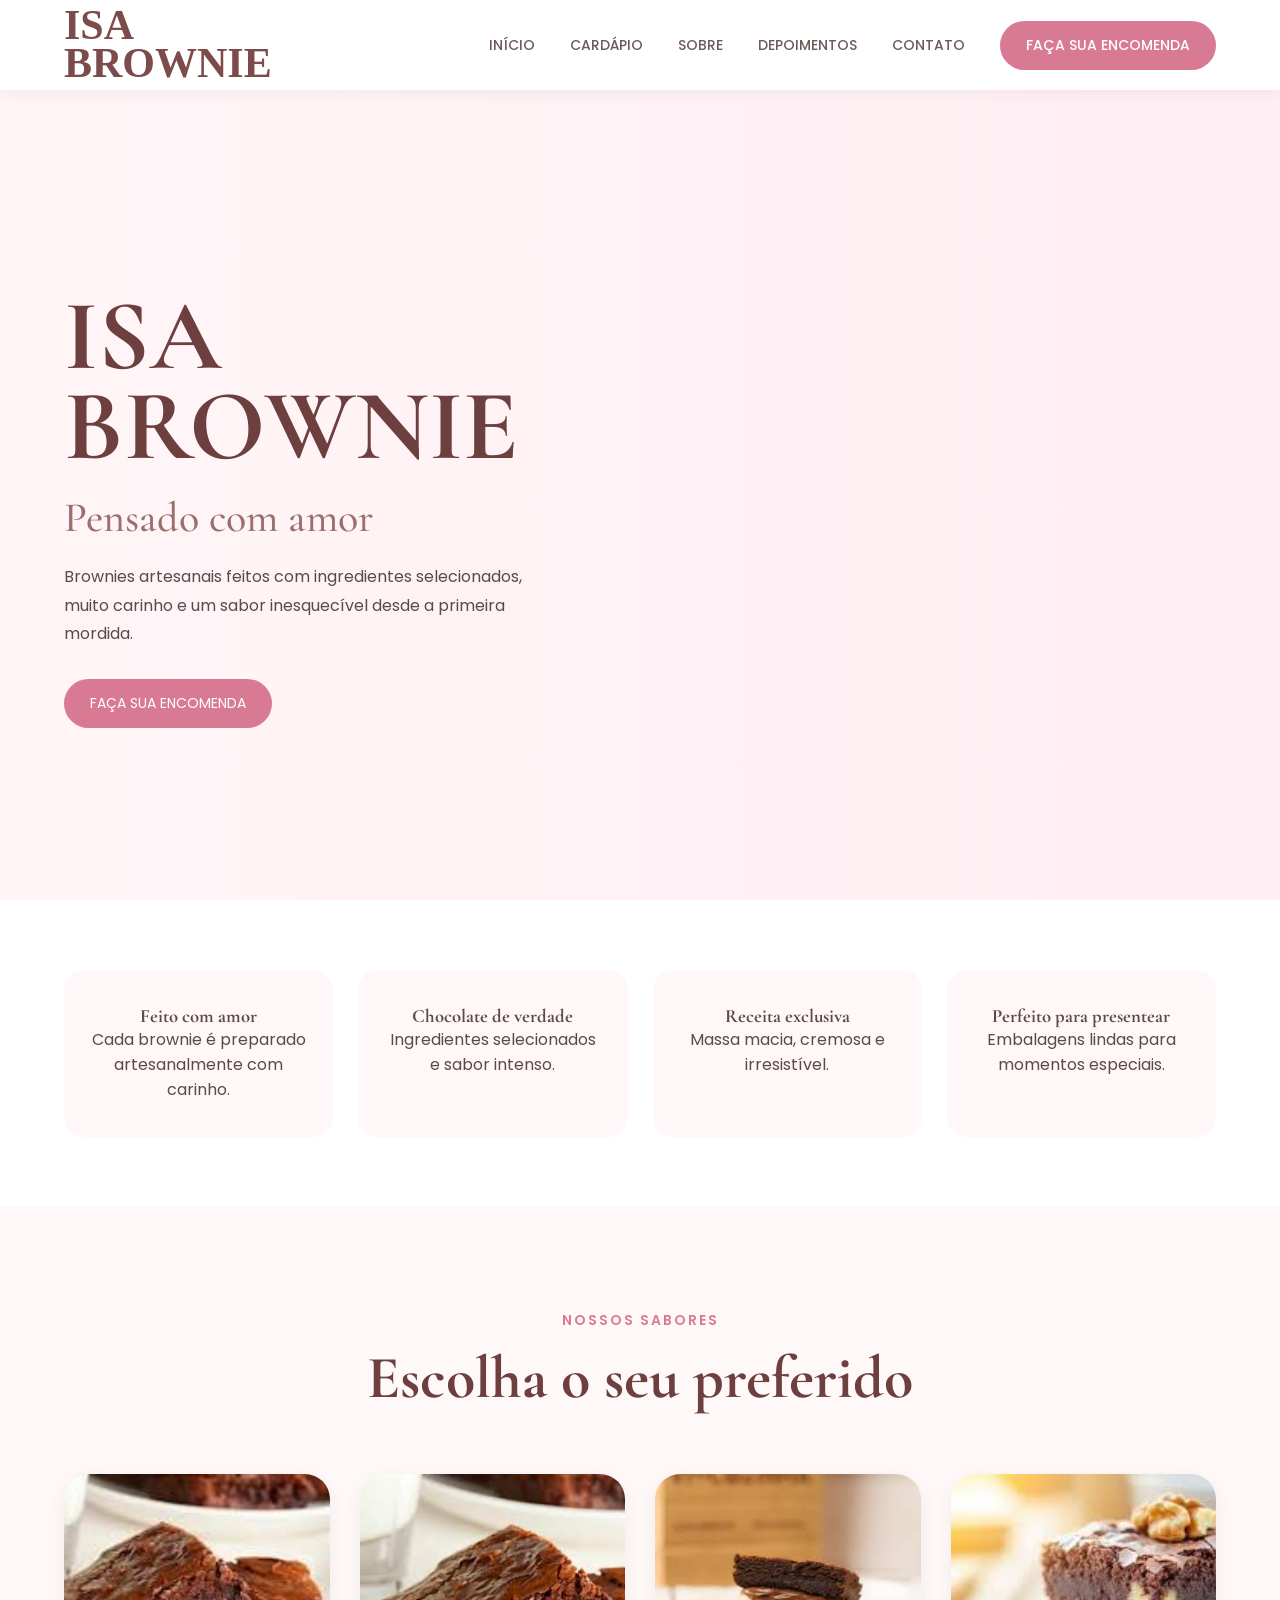
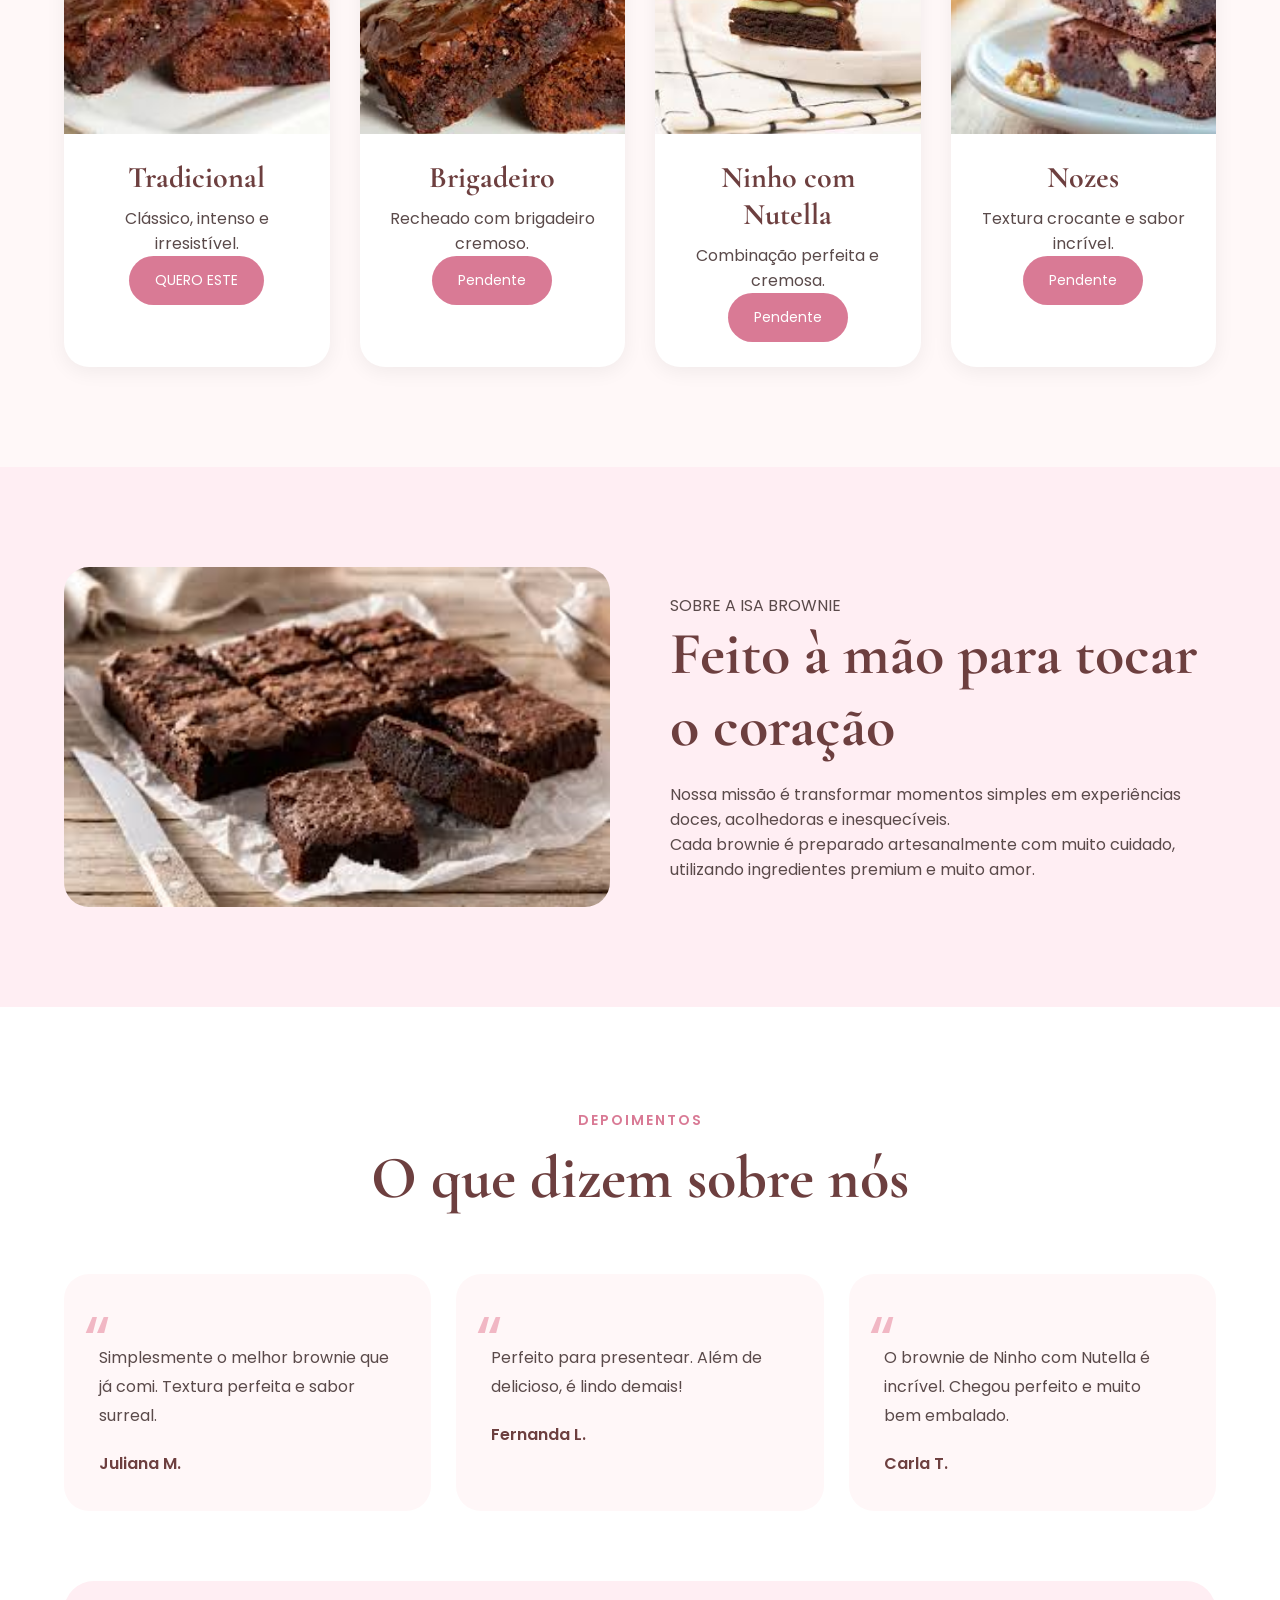
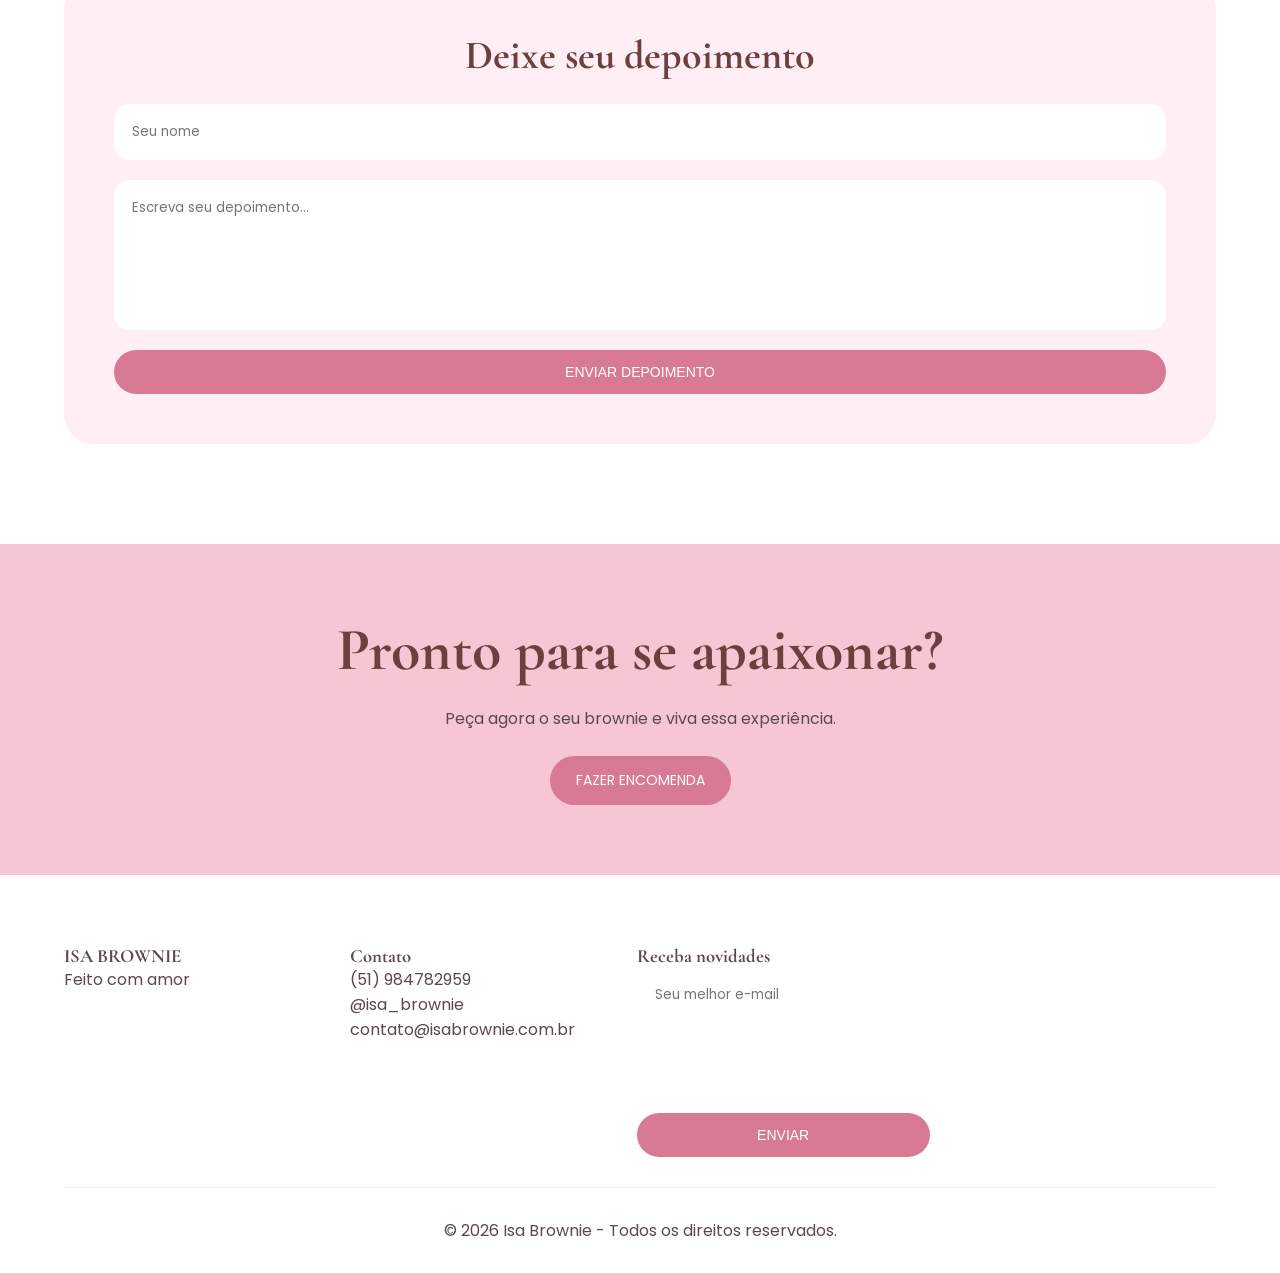
==== Home.html @ 1c85baeb "Teste imagem" ====
<!DOCTYPE html>
<html lang="pt-BR">
<head>
  <meta charset="UTF-8" />
  <meta name="viewport" content="width=device-width, initial-scale=1.0"/>
  <title>Isa Brownie</title>

  <link rel="preconnect" href="https://fonts.googleapis.com">
  <link href="https://fonts.googleapis.com/css2?family=Cormorant+Garamond:wght@400;500;600;700&family=Poppins:wght@300;400;500;600&display=swap" rel="stylesheet">

  <link rel="stylesheet" href="./CSS/style.css">
</head>

<body>

  <!-- HEADER -->

  <header>

    <div class="container navbar">

      <div class="logo">
        ISA <br> BROWNIE
      </div>

      <nav class="menu" id="menu">
        <a href="#inicio">INÍCIO</a>
        <a href="#produtos">CARDÁPIO</a>
        <a href="#sobre">SOBRE</a>
        <a href="#depoimentos">DEPOIMENTOS</a>
        <a href="#contato">CONTATO</a>
        <a href="#" class="btn">FAÇA SUA ENCOMENDA</a>
      </nav>

      <div class="menu-mobile" id="menu-mobile">
        <span></span>
        <span></span>
        <span></span>
      </div>

    </div>

  </header>

  <!-- HERO -->

  <section class="hero" id="inicio">

    <div class="container hero-content">

      <div class="hero-text">
        <h1>ISA <br> BROWNIE</h1>

        <h3>Pensado com amor </h3>

        <p>
          Brownies artesanais feitos com ingredientes selecionados,
          muito carinho e um sabor inesquecível desde a primeira mordida.
        </p>

        <a href="#" class="btn">FAÇA SUA ENCOMENDA</a>
      </div>

      <div class="hero-img">
        <img src="https://images.unsplash.com/photo-1606313564200-e75d5e30476c?q=80&w=1200&auto=format&fit=crop" alt="">
      </div>

    </div>

  </section>

  <!-- FEATURES -->

  <section class="features">

    <div class="container feature-grid">

      <div class="feature-card">
        <h3>Feito com amor</h3>
        <p>Cada brownie é preparado artesanalmente com carinho.</p>
      </div>

      <div class="feature-card">
        <h3>Chocolate de verdade</h3>
        <p>Ingredientes selecionados e sabor intenso.</p>
      </div>

      <div class="feature-card">
        <h3>Receita exclusiva</h3>
        <p>Massa macia, cremosa e irresistível.</p>
      </div>

      <div class="feature-card">
        <h3>Perfeito para presentear</h3>
        <p>Embalagens lindas para momentos especiais.</p>
      </div>

    </div>

  </section>

  <!-- PRODUTOS -->

  <section class="products" id="produtos">

    <div class="container">

      <div class="section-title">
        <span>NOSSOS SABORES</span>
        <h2>Escolha o seu preferido</h2>
      </div>

      <div class="product-grid">

        <div class="product-card">
          <img src="./Imagem/image.png">

          <div class="product-info">
            <h3>Tradicional</h3>
            <p>Clássico, intenso e irresistível.</p>
            <a href="#" class="btn">QUERO ESTE</a>
          </div>
        </div>

        <div class="product-card">
          <img src="./Imagem/brigadeiro.png">

          <div class="product-info">
            <h3>Brigadeiro</h3>
            <p>Recheado com brigadeiro cremoso.</p>
            <a href="#" class="btn">Pendente</a>
          </div>
        </div>

        <div class="product-card">
          <img src="./Imagem/ninhoNutela.png">

          <div class="product-info">
            <h3>Ninho com Nutella</h3>
            <p>Combinação perfeita e cremosa.</p>
            <a href="#" class="btn">Pendente</a>
          </div>
        </div>

        <div class="product-card">
          <img src="./Imagem/Nozes.png">

          <div class="product-info">
            <h3>Nozes</h3>
            <p>Textura crocante e sabor incrível.</p>
            <a href="#" class="btn">Pendente</a>
          </div>
        </div>

      </div>

    </div>

  </section>

  <!-- SOBRE -->

  <section class="about" id="sobre">

    <div class="container about-content">

      <div class="about-img">
        <img src="./Imagem/brow.png">
      </div>

      <div class="about-text">

        <span>SOBRE A ISA BROWNIE</span>

        <h2>Feito à mão para tocar o coração </h2>

        <p>
          Nossa missão é transformar momentos simples em experiências doces,
          acolhedoras e inesquecíveis.
        </p>

        <p>
          Cada brownie é preparado artesanalmente com muito cuidado,
          utilizando ingredientes premium e muito amor.
        </p>


      </div>

    </div>

  </section>

  <!-- DEPOIMENTOS -->

  <section class="testimonials" id="depoimentos">

    <div class="container">

      <div class="section-title">
        <span>DEPOIMENTOS</span>
        <h2>O que dizem sobre nós</h2>
      </div>

      <div class="testimonial-wrapper" id="testimonial-wrapper">

        <div class="testimonial">
          <p>
            Simplesmente o melhor brownie que já comi.
            Textura perfeita e sabor surreal.
          </p>

          <div class="testimonial-user">
            Juliana M.
          </div>
        </div>

        <div class="testimonial">
          <p>
            Perfeito para presentear. Além de delicioso,
            é lindo demais!
          </p>

          <div class="testimonial-user">
            Fernanda L.
          </div>
        </div>

        <div class="testimonial">
          <p>
            O brownie de Ninho com Nutella é incrível.
            Chegou perfeito e muito bem embalado.
          </p>

          <div class="testimonial-user">
            Carla T.
          </div>
        </div>

      </div>

      <!-- FORM -->

      <div class="review-form">

        <h3>Deixe seu depoimento</h3>

        <form id="reviewForm">

          <input type="text" id="name" placeholder="Seu nome" required>

          <textarea id="message" placeholder="Escreva seu depoimento..." required></textarea>

          <button class="btn" type="submit">
            ENVIAR DEPOIMENTO
          </button>

        </form>

      </div>

    </div>

  </section>

  <!-- CTA -->

  <section class="cta">

    <div class="container">

      <h2>Pronto para se apaixonar?</h2>

      <p>
        Peça agora o seu brownie e viva essa experiência.
      </p>

      <br>

      <a href="#" class="btn">
        FAZER ENCOMENDA
      </a>

    </div>

  </section>


  <footer id="contato">

    <div class="container">

      <div class="footer-grid">

        <div>
          <h3>ISA BROWNIE</h3>
          <p>Feito com amor </p>
        </div>

       

        <div>
          <h3>Contato</h3>
          <p>(51) 984782959</p>
          <p>@isa_brownie</p>
          <p>contato@isabrownie.com.br</p>
        </div>

        <div>
          <h3>Receba novidades</h3>

          <form>
            <input type="email" placeholder="Seu melhor e-mail">
            <br><br>
            <button class="btn">
              ENVIAR
            </button>
          </form>
        </div>

      </div>

      <div class="copy">
        © 2026 Isa Brownie - Todos os direitos reservados.
      </div>

    </div>

  </footer>

  <script src="./JS/script.js"></script>

   <div class="container">
        <!-- Seu conteúdo -->
    </div>

    <div vw class="enabled">
        <div vw-access-button class="active"></div>
        <div vw-plugin-wrapper>
            <div class="vw-plugin-top-wrapper"></div>
        </div>
    </div>

    <script src="https://vlibras.gov.br/app/vlibras-plugin.js"></script>
    <script>
        new window.VLibras.Widget('https://vlibras.gov.br/app');
    </script>


</body>
</html>
---- CSS/style.css ----
*{
  margin:0;
  padding:0;
  box-sizing:border-box;
  scroll-behavior:smooth;
}

body{
  font-family:'Poppins', sans-serif;
  background:#fff8f8;
  color:#5a4a4a;
  overflow-x:hidden;
}

h1,h2,h3{
  font-family:'Cormorant Garamond', serif;
}

img{
  width:100%;
  display:block;
}

a{
  text-decoration:none;
}

.container{
  width:90%;
  max-width:1300px;
  margin:auto;
}

/* NAVBAR */

header{
  position:fixed;
  top:0;
  width:100%;
  z-index:1000;
  background:#fff;
  box-shadow:0 2px 15px rgba(0,0,0,0.06);
}

.navbar{
  height:90px;
  display:flex;
  align-items:center;
  justify-content:space-between;
}

.logo{
  font-size:42px;
  color:#7c4c4c;
  line-height:0.9;
 font-family:cursive;
  font-weight:700;
}

.menu{
  display:flex;
  gap:35px;
  align-items:center;
}

.menu a{
  color:#6f5a5a;
  font-size:14px;
  font-weight:500;
  transition:.3s;
}

.menu a:hover{
  color:#d97a95;
}

.btn{
  background:#d97a95;
  color:white !important;
  padding:14px 26px;
  border-radius:40px;
  font-size:14px;
  transition:.3s;
  display:inline-block;
  border:none;
  cursor:pointer;
}

.btn:hover{
  background:#bf5f7c;
  transform:translateY(-2px);
}

.menu-mobile{
  display:none;
  flex-direction:column;
  gap:5px;
  cursor:pointer;
}

.menu-mobile span{
  width:28px;
  height:3px;
  background:#7c4c4c;
  border-radius:5px;
}

/* HERO */

.hero{
  padding-top:120px;
  min-height:100vh;
  background:linear-gradient(to right,#fff5f7,#ffeef3);
  display:flex;
  align-items:center;
}

.hero-content{
  display:grid;
  grid-template-columns:1fr 1fr;
  gap:50px;
  align-items:center;
}

.hero-text h1{
  font-size:100px;
  line-height:0.9;
  color:#6d3f3f;
  margin-bottom:20px;
}

.hero-text h3{
  font-size:42px;
  color:#9c6f6f;
  font-weight:500;
  margin-bottom:20px;
}

.hero-text p{
  max-width:500px;
  line-height:1.8;
  margin-bottom:30px;
}

.hero-img img{
  border-radius:20px;
  box-shadow:0 15px 35px rgba(0,0,0,0.12);
}

/* FEATURES */

.features{
  padding:70px 0;
  background:white;
}

.feature-grid{
  display:grid;
  grid-template-columns:repeat(4,1fr);
  gap:25px;
}

.feature-card{
  background:#fff7f8;
  border-radius:20px;
  padding:35px 25px;
  text-align:center;
  transition:.3s;
}

.feature-card:hover{
  transform:translateY(-8px);
}

/* PRODUTOS */

.products{
  padding:100px 0;
}

.section-title{
  text-align:center;
  margin-bottom:60px;
}

.section-title span{
  color:#d97a95;
  letter-spacing:2px;
  font-size:14px;
  font-weight:600;
}

.section-title h2{
  font-size:60px;
  color:#6d3f3f;
  margin-top:10px;
}

.product-grid{
  display:grid;
  grid-template-columns:repeat(4,1fr);
  gap:30px;
}

.product-card{
  background:white;
  border-radius:25px;
  overflow:hidden;
  box-shadow:0 5px 20px rgba(0,0,0,0.06);
  transition:.3s;
}

.product-card:hover{
  transform:translateY(-10px);
}

.product-card img{
  height:260px;
  object-fit:cover;
}

.product-info{
  padding:25px;
  text-align:center;
}

.product-info h3{
  font-size:30px;
  color:#6d3f3f;
  margin-bottom:10px;
}

/* SOBRE */

.about{
  background:#ffeef3;
  padding:100px 0;
}

.about-content{
  display:grid;
  grid-template-columns:1fr 1fr;
  gap:60px;
  align-items:center;
}

.about-img img{
  border-radius:25px;
}

.about-text h2{
  font-size:60px;
  color:#6d3f3f;
  margin-bottom:20px;
}

/* DEPOIMENTOS */

.testimonials{
  padding:100px 0;
  background:white;
}

.testimonial-wrapper{
  display:grid;
  grid-template-columns:repeat(auto-fit,minmax(320px,1fr));
  gap:25px;
}

.testimonial{
  background:#fff7f8;
  padding:35px;
  border-radius:25px;
  position:relative;
}

.testimonial::before{
  content:"“";
  position:absolute;
  top:15px;
  left:20px;
  font-size:70px;
  color:#f1b7c4;
}

.testimonial p{
  margin-top:35px;
  line-height:1.8;
}

.testimonial-user{
  margin-top:20px;
  font-weight:600;
  color:#6d3f3f;
}

/* FORM */

.review-form{
  margin-top:70px;
  background:#ffeef3;
  padding:50px;
  border-radius:30px;
}

.review-form h3{
  font-size:40px;
  color:#6d3f3f;
  margin-bottom:25px;
  text-align:center;
}

form{
  display:grid;
  gap:20px;
}

input, textarea{
  padding:18px;
  border:none;
  border-radius:15px;
  font-family:'Poppins', sans-serif;
  outline:none;
}

textarea{
  min-height:150px;
  resize:none;
}

/* CTA */

.cta{
  padding:70px 0;
  background:#f6c6d2;
  text-align:center;
}

.cta h2{
  font-size:60px;
  color:#6d3f3f;
  margin-bottom:20px;
}

/* FOOTER */

footer{
  background:white;
  padding:70px 0 30px;
}

.footer-grid{
  display:grid;
  grid-template-columns:repeat(4,1fr);
  gap:40px;
}

.copy{
  text-align:center;
  padding-top:30px;
  border-top:1px solid #eee;
  margin-top:30px;
}

/* ========================= */
/* RESPONSIVIDADE CELULAR */
/* ========================= */

@media (max-width: 768px){

  html{
    scroll-behavior:smooth;
  }

  body{
    overflow-x:hidden;
  }

  .container{
    width:92%;
  }

  /* NAVBAR */

  header{
    height:75px;
  }

  .navbar{
    height:75px;
  }

  .logo{
    font-size:28px;
  }

  .menu{
    position:fixed;
    top:75px;
    right:-100%;
    width:230px;
    height:100vh;
    background:#fff;
    flex-direction:column;
    align-items:center;
    justify-content:flex-start;
    padding-top:40px;
    gap:25px;
    transition:0.4s;
    box-shadow:-10px 0 20px rgba(0,0,0,0.08);
  }

  .menu.active{
    right:0;
  }

  .menu-mobile{
    display:flex;
  }

  .btn{
    padding:12px 18px;
    font-size:12px;
  }

  /* HERO */

  .hero{
    padding-top:95px;
    min-height:auto;
    padding-bottom:40px;
  }

  .hero-content{
    grid-template-columns:1fr;
    gap:25px;
    text-align:center;
  }

  .hero-text h1{
    font-size:52px;
    line-height:0.9;
    margin-bottom:10px;
  }

  .hero-text h3{
    font-size:24px;
    margin-bottom:15px;
  }

  .hero-text p{
    font-size:14px;
    line-height:1.6;
    margin:auto auto 20px;
  }

  .hero-img img{
    height:260px;
    object-fit:cover;
    border-radius:18px;
  }

  /* FEATURES */

  .features{
    padding:40px 0;
  }

  .feature-grid{
    grid-template-columns:1fr 1fr;
    gap:12px;
  }

  .feature-card{
    padding:20px 15px;
    border-radius:16px;
  }

  .feature-card h3{
    font-size:18px;
    margin-bottom:8px;
  }

  .feature-card p{
    font-size:12px;
    line-height:1.4;
  }

  /* TITULOS */

  .section-title{
    margin-bottom:30px;
  }

  .section-title span{
    font-size:11px;
  }

  .section-title h2{
    font-size:34px;
    line-height:1;
  }

  /* PRODUTOS */

  .products{
    padding:50px 0;
  }

  .product-grid{
    grid-template-columns:1fr;
    gap:18px;
  }

  .product-card{
    border-radius:20px;
  }

  .product-card img{
    height:190px;
  }

  .product-info{
    padding:18px;
  }

  .product-info h3{
    font-size:24px;
  }

  .product-info p{
    font-size:13px;
    margin-bottom:15px;
  }

  /* SOBRE */

  .about{
    padding:50px 0;
  }

  .about-content{
    grid-template-columns:1fr;
    gap:25px;
  }

  .about-img img{
    height:260px;
    object-fit:cover;
  }

  .about-text{
    text-align:center;
  }

  .about-text h2{
    font-size:36px;
    line-height:1;
    margin-bottom:15px;
  }

  .about-text p{
    font-size:14px;
    line-height:1.7;
    margin-bottom:15px;
  }

  /* DEPOIMENTOS */

  .testimonials{
    padding:50px 0;
  }

  .testimonial-wrapper{
    grid-template-columns:1fr;
    gap:15px;
  }

  .testimonial{
    padding:25px 20px;
    border-radius:18px;
  }

  .testimonial::before{
    font-size:50px;
    top:10px;
  }

  .testimonial p{
    font-size:13px;
    line-height:1.6;
    margin-top:25px;
  }

  .testimonial-user{
    font-size:14px;
  }

  /* FORMULARIO */

  .review-form{
    margin-top:35px;
    padding:25px 18px;
    border-radius:20px;
  }

  .review-form h3{
    font-size:28px;
    margin-bottom:20px;
  }

  input,
  textarea{
    padding:14px;
    font-size:13px;
    border-radius:12px;
  }

  textarea{
    min-height:120px;
  }

  /* CTA */

  .cta{
    padding:45px 0;
  }

  .cta h2{
    font-size:34px;
    line-height:1;
  }

  .cta p{
    font-size:14px;
    margin-top:10px;
  }

  /* FOOTER */

  footer{
    padding:45px 0 20px;
  }

  .footer-grid{
    grid-template-columns:1fr;
    gap:25px;
    text-align:center;
  }

  footer h3{
    font-size:24px;
    margin-bottom:10px;
  }

  footer p,
  footer a{
    font-size:13px;
    line-height:1.8;
  }

  .copy{
    font-size:12px;
    margin-top:20px;
  }

}
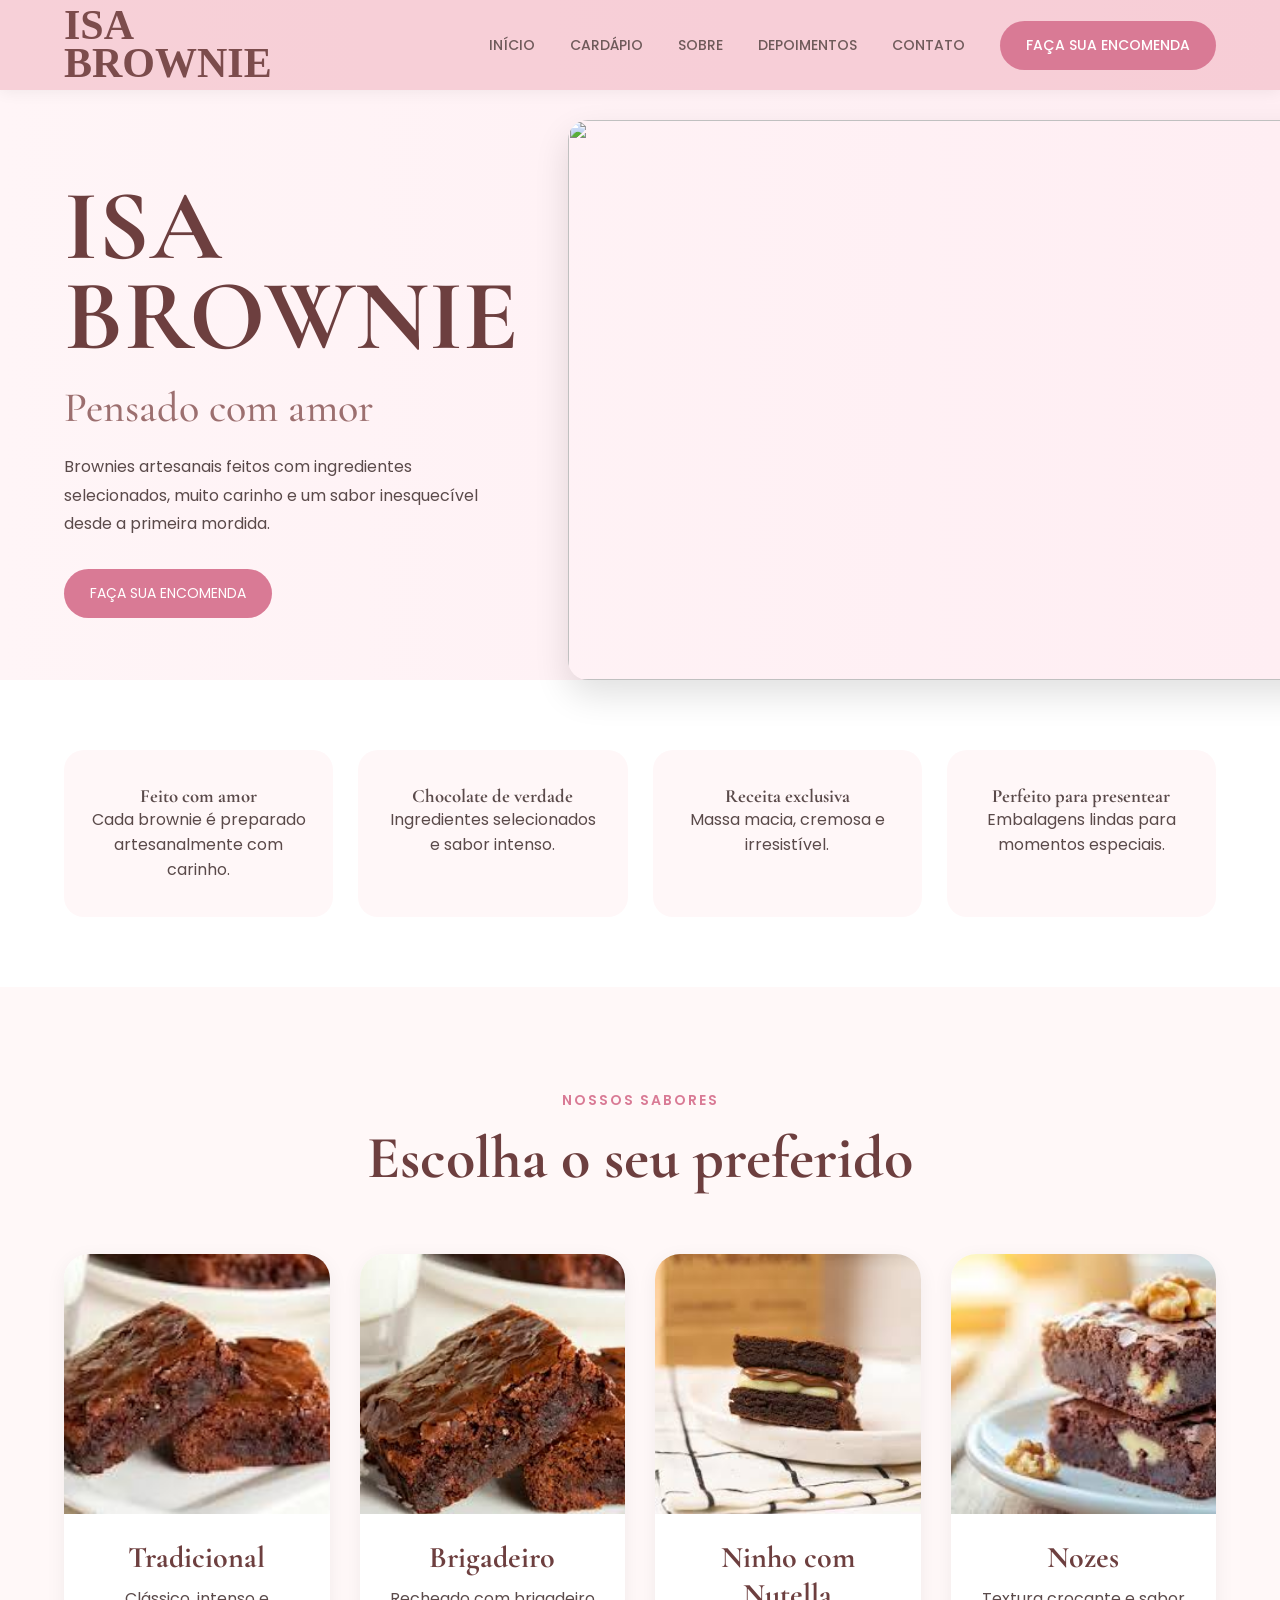
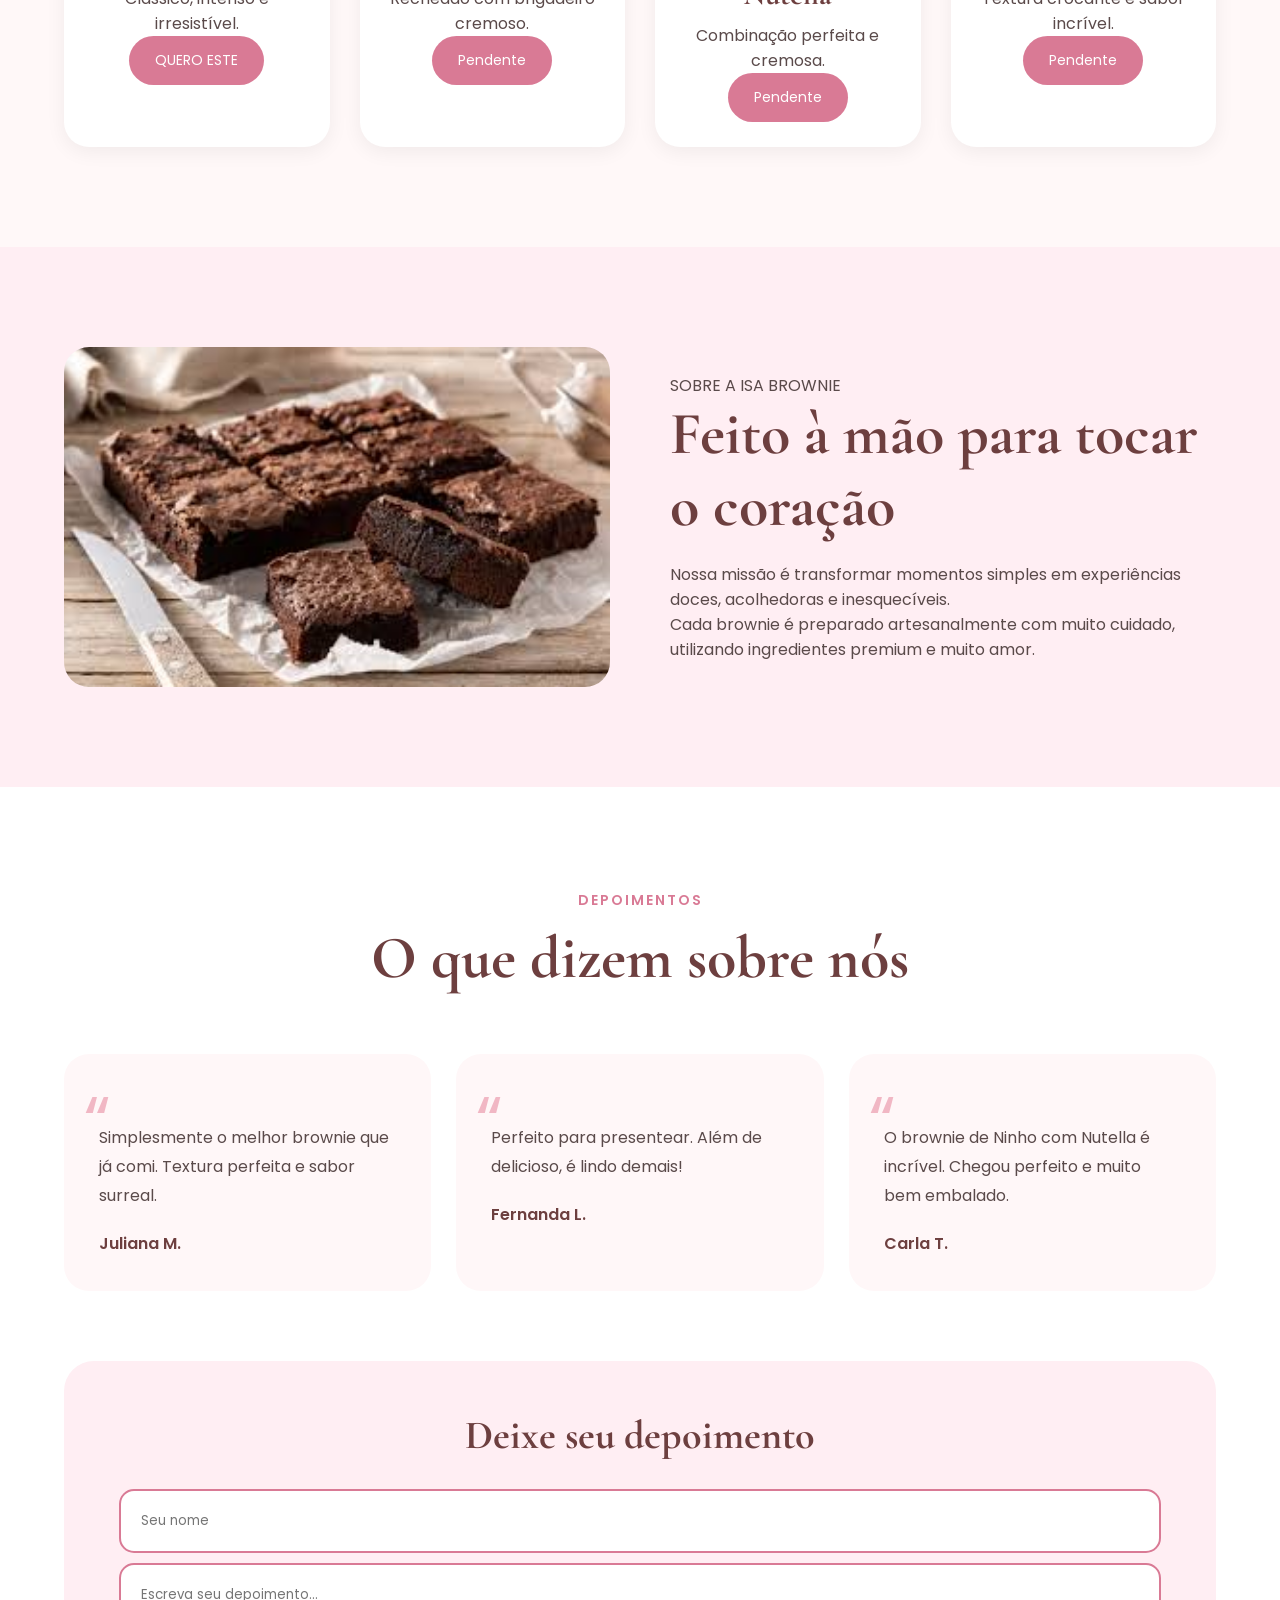
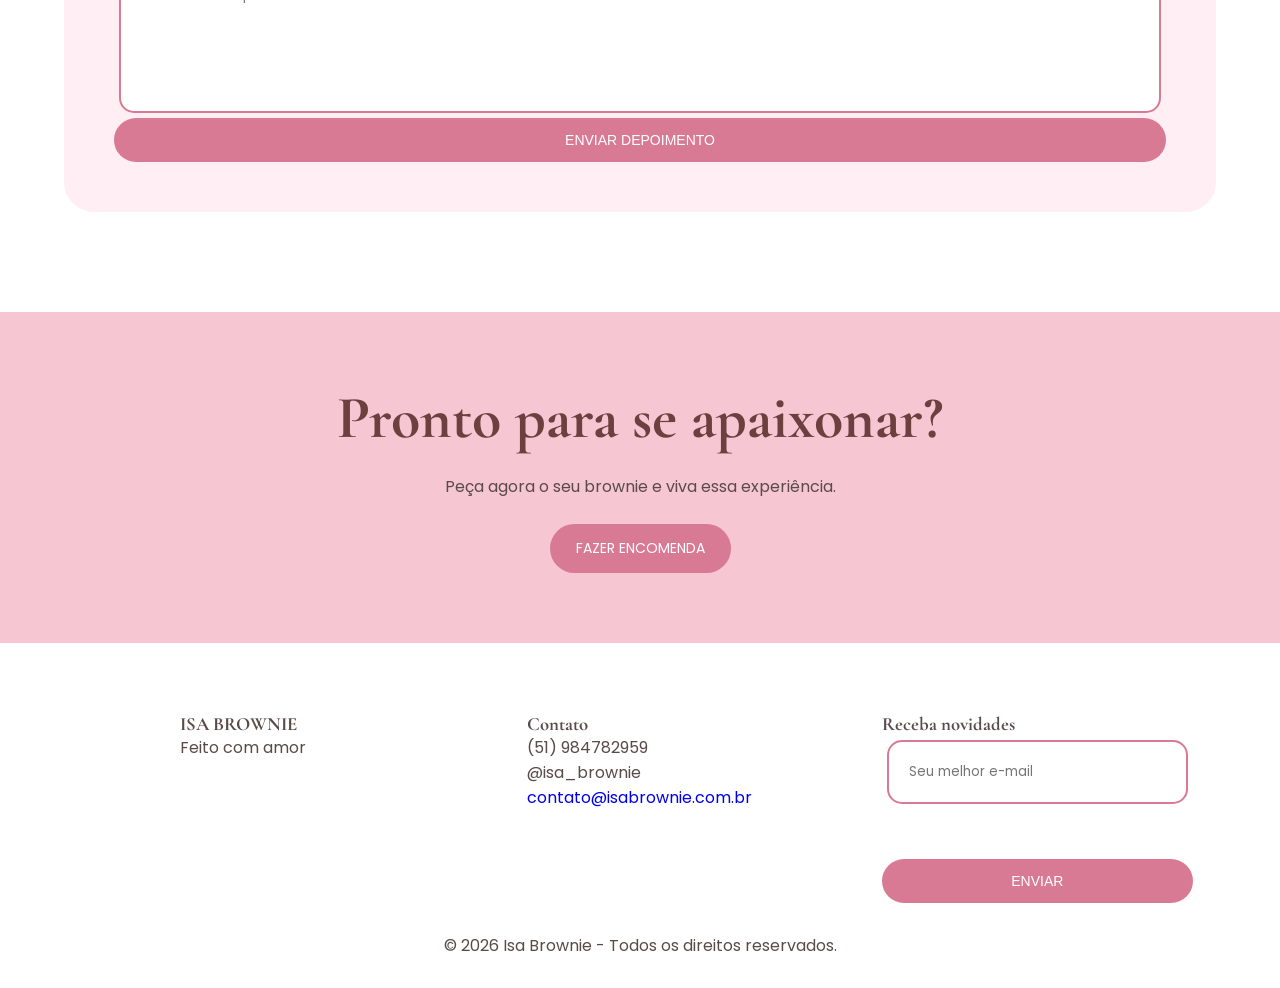
==== commit 238d3051: "encomenda" ====
--- a/Home.html
+++ b/Home.html
@@ -8,7 +8,7 @@
   <link rel="preconnect" href="https://fonts.googleapis.com">
   <link href="https://fonts.googleapis.com/css2?family=Cormorant+Garamond:wght@400;500;600;700&family=Poppins:wght@300;400;500;600&display=swap" rel="stylesheet">
 
-  <link rel="stylesheet" href="./CSS/style.css">
+  <link rel="stylesheet" href="/CSS/style.css">
 </head>
 
 <body>
@@ -29,7 +29,7 @@
         <a href="#sobre">SOBRE</a>
         <a href="#depoimentos">DEPOIMENTOS</a>
         <a href="#contato">CONTATO</a>
-        <a href="#" class="btn">FAÇA SUA ENCOMENDA</a>
+        <a href="./HTML/Cadastro.html" class="btn">FAÇA SUA ENCOMENDA</a>
       </nav>
 
       <div class="menu-mobile" id="menu-mobile">
@@ -113,7 +113,7 @@
       <div class="product-grid">
 
         <div class="product-card">
-          <img src="./Imagem/image.png">
+          <img src="/Imagem/image.png">
 
           <div class="product-info">
             <h3>Tradicional</h3>
@@ -123,7 +123,7 @@
         </div>
 
         <div class="product-card">
-          <img src="./Imagem/brigadeiro.png">
+          <img src="/Imagem/brigadeiro.png">
 
           <div class="product-info">
             <h3>Brigadeiro</h3>
@@ -133,7 +133,7 @@
         </div>
 
         <div class="product-card">
-          <img src="./Imagem/ninhoNutela.png">
+          <img src="/Imagem/ninhoNutela.png">
 
           <div class="product-info">
             <h3>Ninho com Nutella</h3>
@@ -143,7 +143,7 @@
         </div>
 
         <div class="product-card">
-          <img src="./Imagem/Nozes.png">
+          <img src="/Imagem/Nozes.png">
 
           <div class="product-info">
             <h3>Nozes</h3>
@@ -165,7 +165,7 @@
     <div class="container about-content">
 
       <div class="about-img">
-        <img src="./Imagem/brow.png">
+        <img src="/Imagem/brow.png">
       </div>
 
       <div class="about-text">
@@ -303,7 +303,7 @@
           <h3>Contato</h3>
           <p>(51) 984782959</p>
           <p>@isa_brownie</p>
-          <p>contato@isabrownie.com.br</p>
+          <a id="email" href="mailto:contato@isabrownie.com.br">contato@isabrownie.com.br</a>
         </div>
 
         <div>
--- a/CSS/style.css
+++ b/CSS/style.css
@@ -27,7 +27,6 @@
 
 .container{
   width:90%;
-  max-width:1300px;
   margin:auto;
 }
 
@@ -40,6 +39,7 @@
   z-index:1000;
   background:#fff;
   box-shadow:0 2px 15px rgba(0,0,0,0.06);
+  background-color: #f1b7c398;
 }
 
 .navbar{
@@ -109,7 +109,6 @@
 
 .hero{
   padding-top:120px;
-  min-height:100vh;
   background:linear-gradient(to right,#fff5f7,#ffeef3);
   display:flex;
   align-items:center;
@@ -145,6 +144,9 @@
 .hero-img img{
   border-radius:20px;
   box-shadow:0 15px 35px rgba(0,0,0,0.12);
+  height: 35em;
+  width: 49em;
+  object-fit: cover;
 }
 
 /* FEATURES */
@@ -312,15 +314,18 @@
 
 form{
   display:grid;
-  gap:20px;
+  gap:0px;
 }
 
 input, textarea{
-  padding:18px;
-  border:none;
+  padding:20px;
   border-radius:15px;
   font-family:'Poppins', sans-serif;
   outline:none;
+  border-color: #d97a95;
+  border-style: solid;
+  margin: 5px;
+  border-width: 2px;
 }
 
 textarea{
@@ -351,17 +356,22 @@
 
 .footer-grid{
   display:grid;
-  grid-template-columns:repeat(4,1fr);
+  grid-template-columns:repeat(3,1fr);
   gap:40px;
+  place-self: center;
+  justify-items: center;
 }
 
 .copy{
   text-align:center;
   padding-top:30px;
-  border-top:1px solid #eee;
-  margin-top:30px;
-}
-
+}
+
+hr {
+  border: none;
+  height: 1px;
+  background-image: linear-gradient(to right, #d97a952a, #d97a95, #d97a9523)
+}
 /* ========================= */
 /* RESPONSIVIDADE CELULAR */
 /* ========================= */
@@ -435,6 +445,8 @@
     grid-template-columns:1fr;
     gap:25px;
     text-align:center;
+    max-height: 100vh;
+    max-width: 100vh;
   }
 
   .hero-text h1{
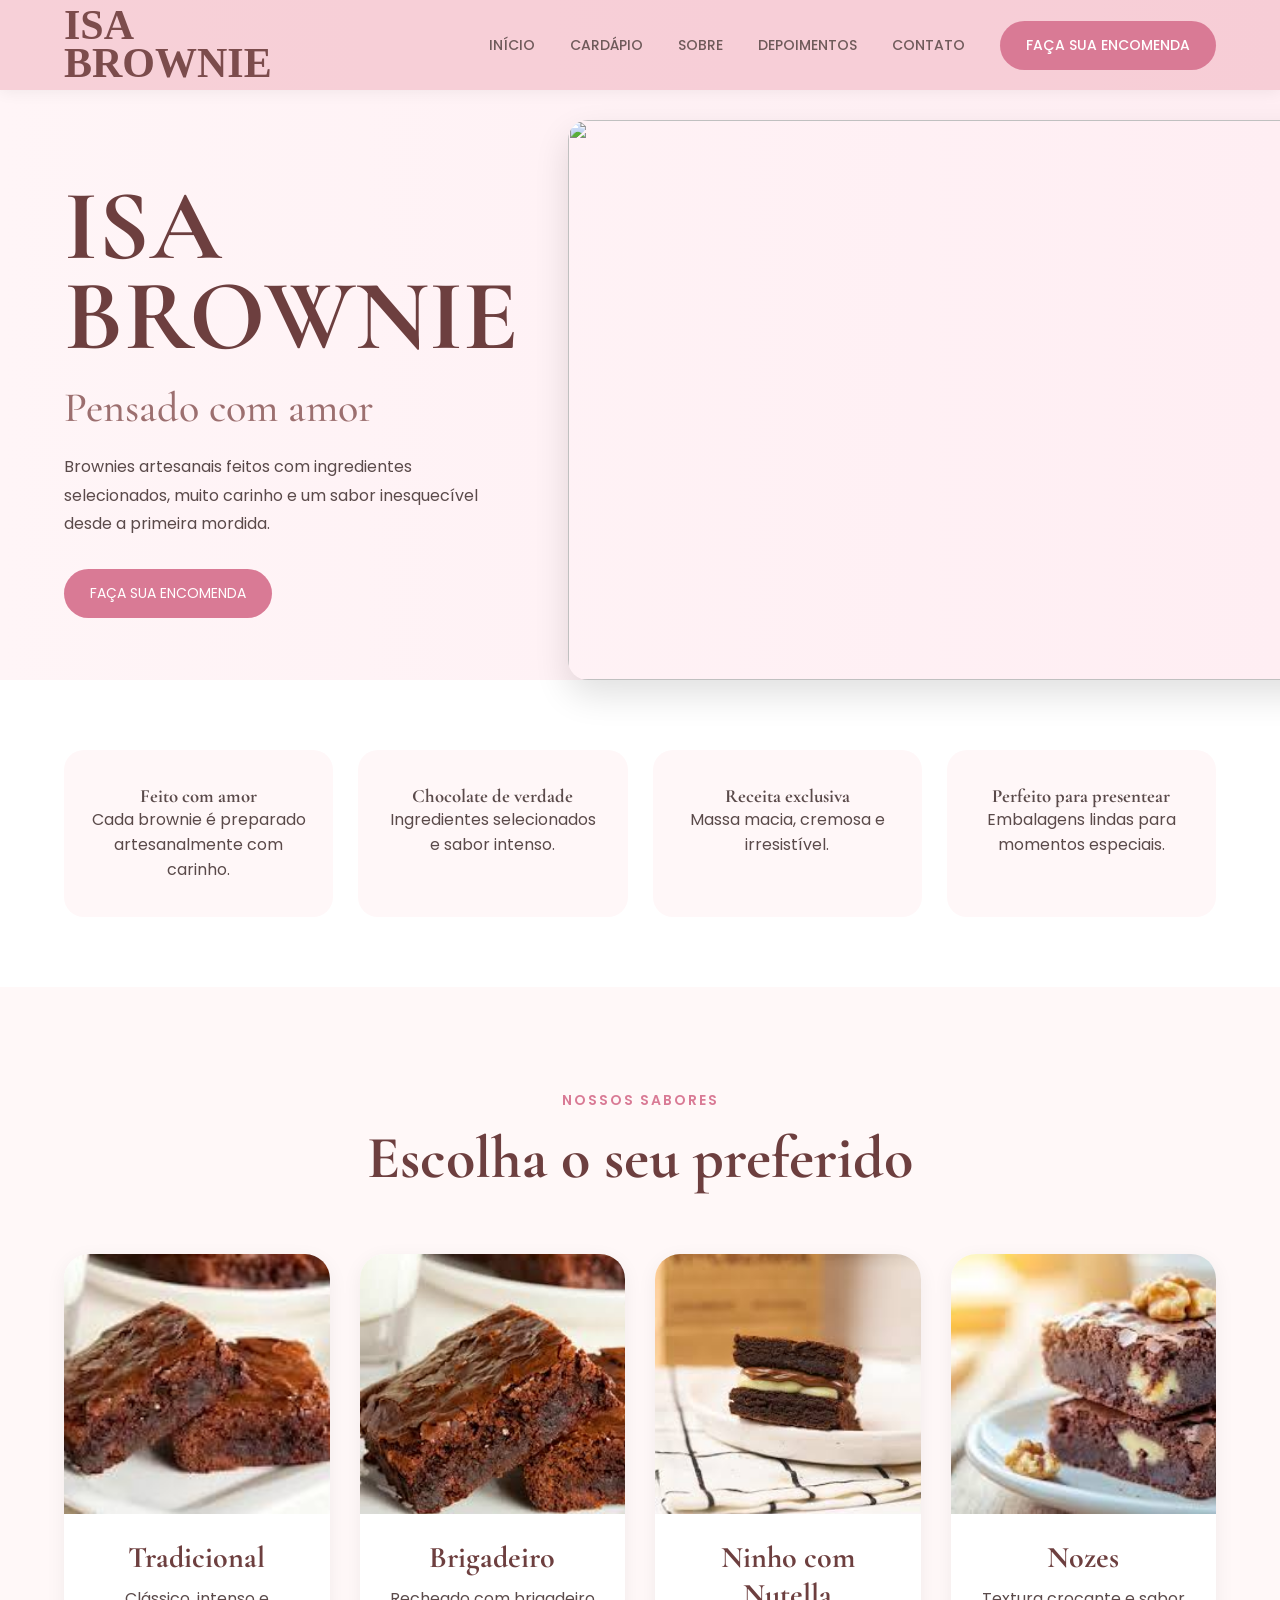
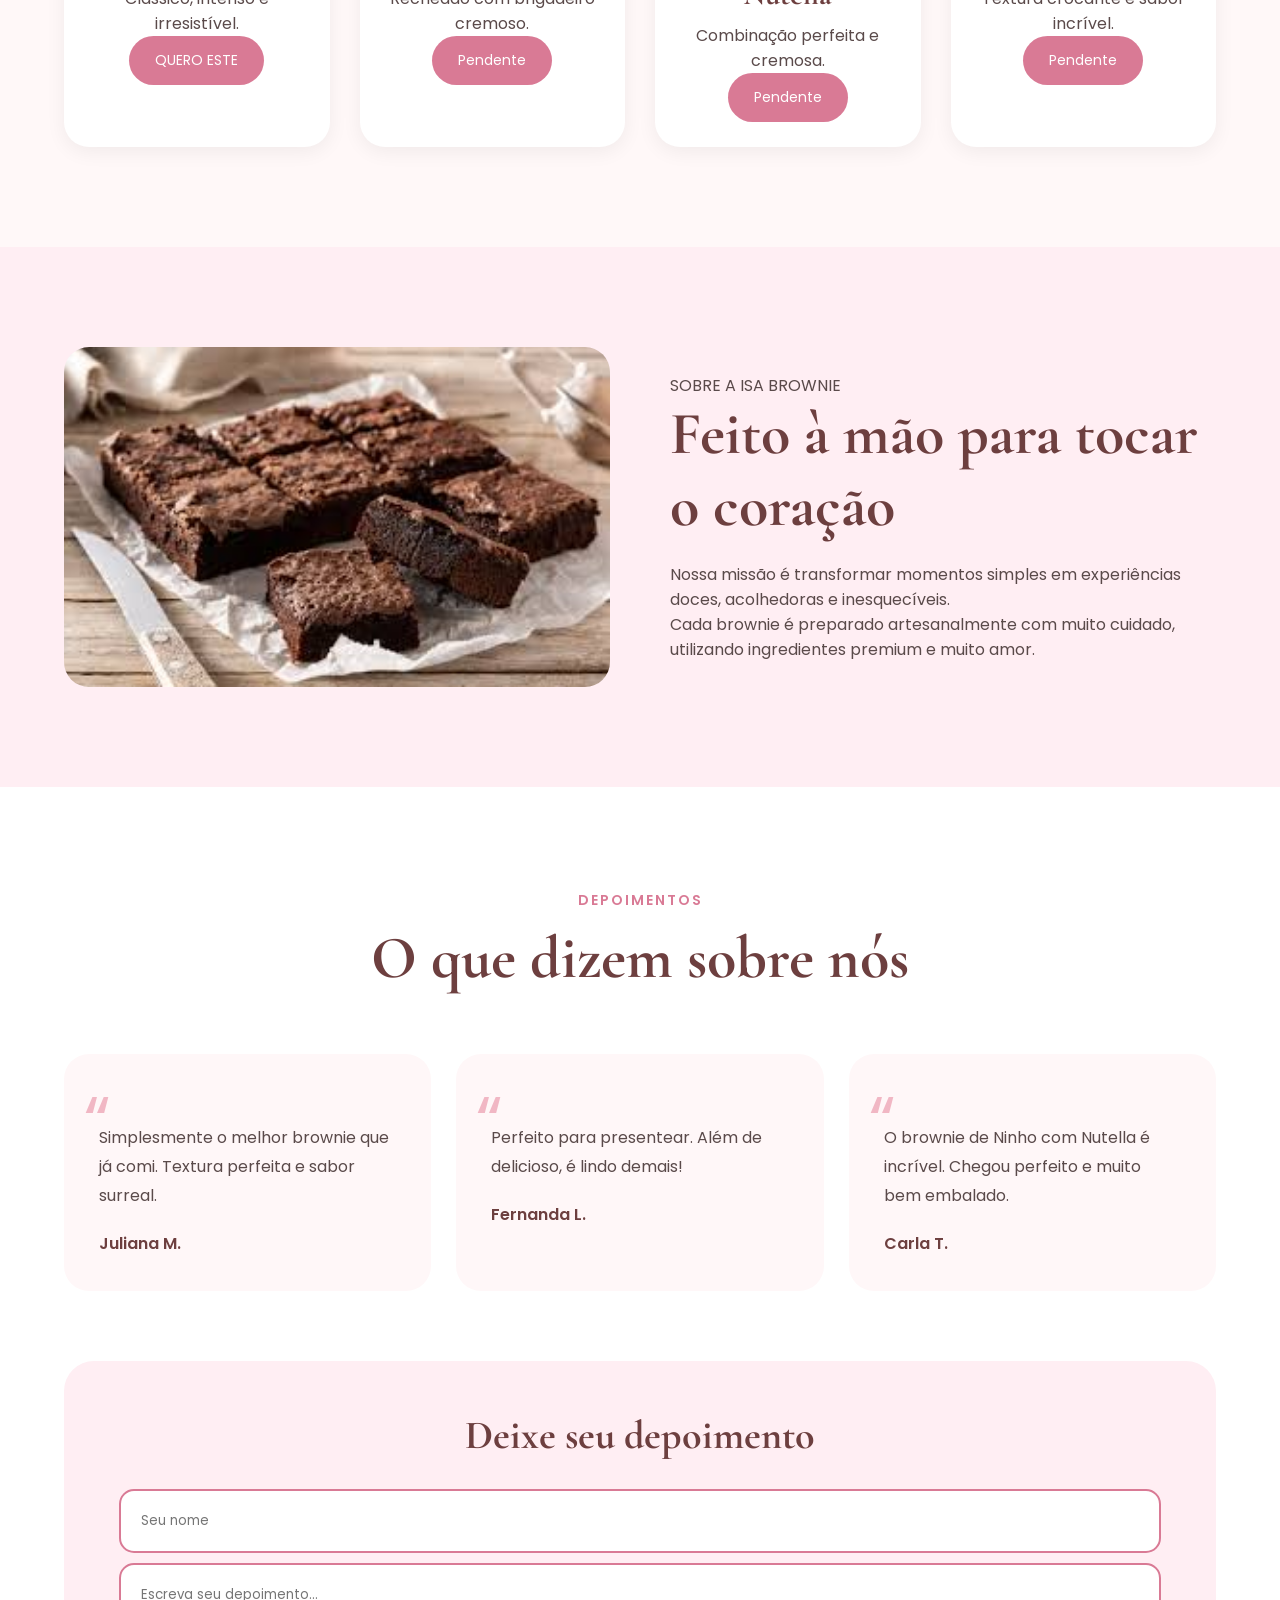
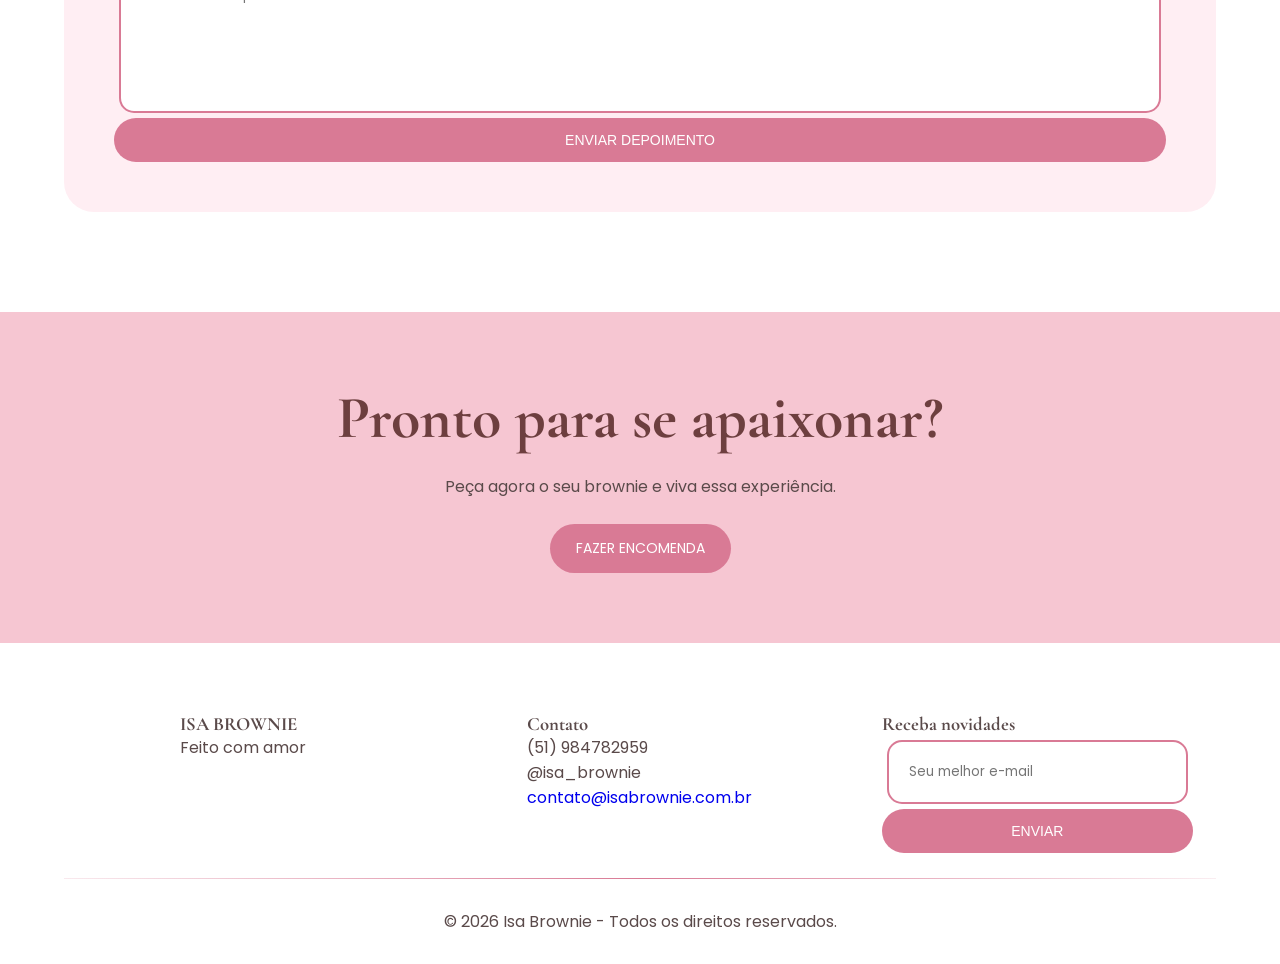
==== commit 92a61258: "Merge branch 'main' of https://github.com/lucasLbrGod/TCC_pronto" ====
--- a/Home.html
+++ b/Home.html
@@ -310,8 +310,7 @@
           <h3>Receba novidades</h3>
 
           <form>
-            <input type="email" placeholder="Seu melhor e-mail">
-            <br><br>
+            <input id="emailnov" type="text" placeholder="Seu melhor e-mail">
             <button class="btn">
               ENVIAR
             </button>
@@ -319,7 +318,8 @@
         </div>
 
       </div>
-
+      <br>
+      <hr>
       <div class="copy">
         © 2026 Isa Brownie - Todos os direitos reservados.
       </div>
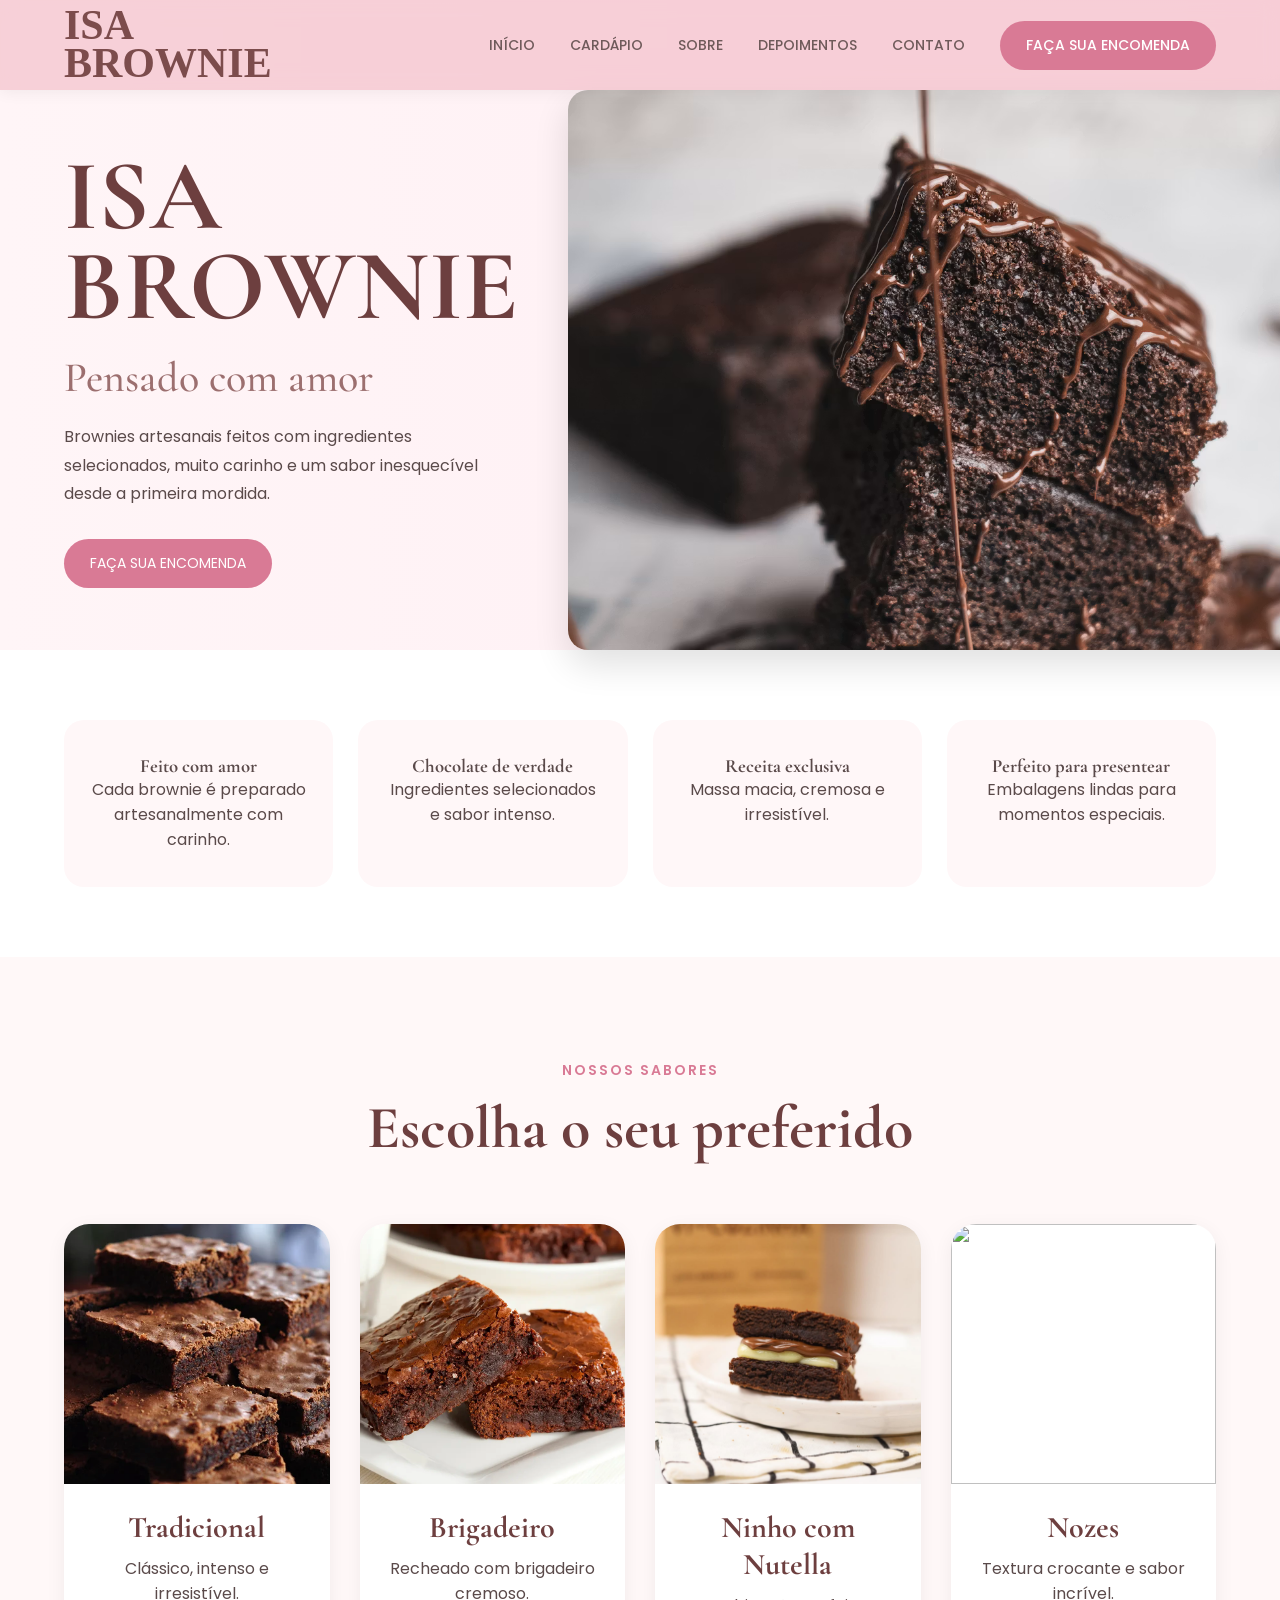
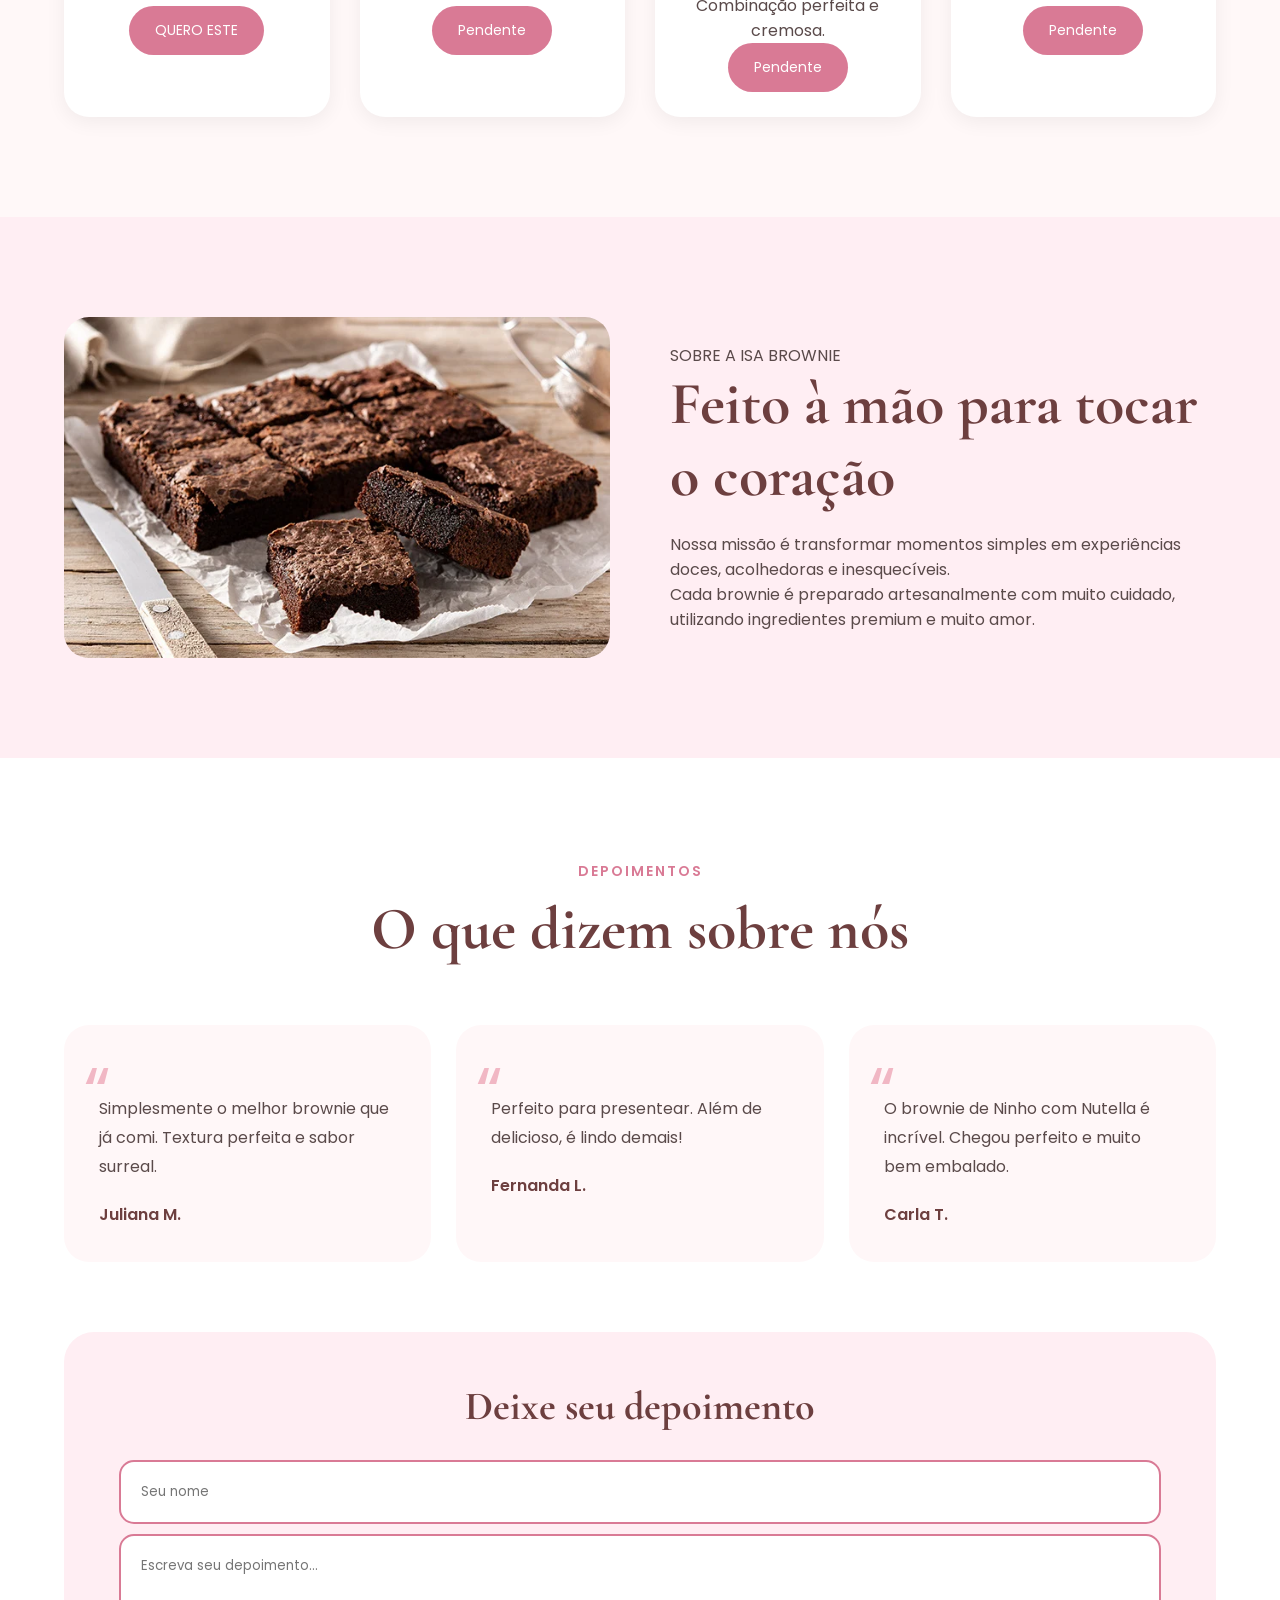
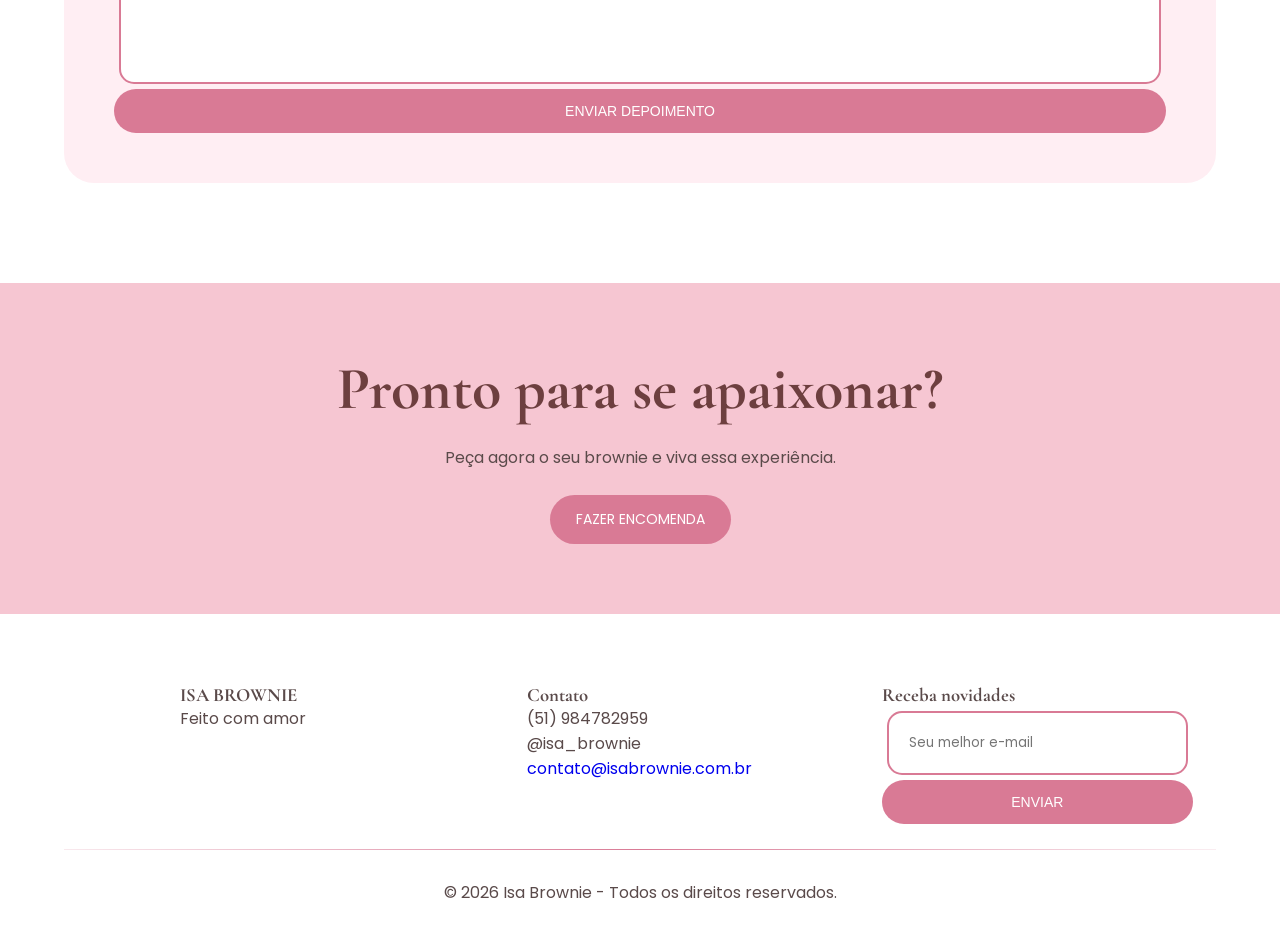
==== commit 90b15004: "melhoria imagens + favicon" ====
--- a/Home.html
+++ b/Home.html
@@ -6,9 +6,11 @@
   <title>Isa Brownie</title>
 
   <link rel="preconnect" href="https://fonts.googleapis.com">
-  <link href="https://fonts.googleapis.com/css2?family=Cormorant+Garamond:wght@400;500;600;700&family=Poppins:wght@300;400;500;600&display=swap" rel="stylesheet">
+  <link href="https://fonts.googleapis.com/css2?family=Cormorant+Garamond:wght@400;500;600;700&family=Poppins:wght@300;400;500;600&display=swap" rel="stylesheet">  
 
   <link rel="stylesheet" href="/CSS/style.css">
+
+  <link rel="shortcut icon" href="Imagem/favicon.png" type="image/x-icon">
 </head>
 
 <body>
@@ -62,7 +64,7 @@
       </div>
 
       <div class="hero-img">
-        <img src="https://images.unsplash.com/photo-1606313564200-e75d5e30476c?q=80&w=1200&auto=format&fit=crop" alt="">
+        <img src="Imagem/heroimg.png" alt="">
       </div>
 
     </div>
@@ -113,7 +115,7 @@
       <div class="product-grid">
 
         <div class="product-card">
-          <img src="/Imagem/image.png">
+          <img src="/Imagem/image.jpg">
 
           <div class="product-info">
             <h3>Tradicional</h3>
@@ -133,7 +135,7 @@
         </div>
 
         <div class="product-card">
-          <img src="/Imagem/ninhoNutela.png">
+          <img src="/Imagem/ninhoNutela.jpg">
 
           <div class="product-info">
             <h3>Ninho com Nutella</h3>
@@ -143,7 +145,7 @@
         </div>
 
         <div class="product-card">
-          <img src="/Imagem/Nozes.png">
+          <img src="/Imagem/nozes.png">
 
           <div class="product-info">
             <h3>Nozes</h3>
@@ -165,7 +167,7 @@
     <div class="container about-content">
 
       <div class="about-img">
-        <img src="/Imagem/brow.png">
+        <img src="/Imagem/brow.jpg">
       </div>
 
       <div class="about-text">
--- a/CSS/style.css
+++ b/CSS/style.css
@@ -40,6 +40,7 @@
   background:#fff;
   box-shadow:0 2px 15px rgba(0,0,0,0.06);
   background-color: #f1b7c398;
+  backdrop-filter: blur(10px);
 }
 
 .navbar{
@@ -108,7 +109,7 @@
 /* HERO */
 
 .hero{
-  padding-top:120px;
+  padding-top: 90px;
   background:linear-gradient(to right,#fff5f7,#ffeef3);
   display:flex;
   align-items:center;
